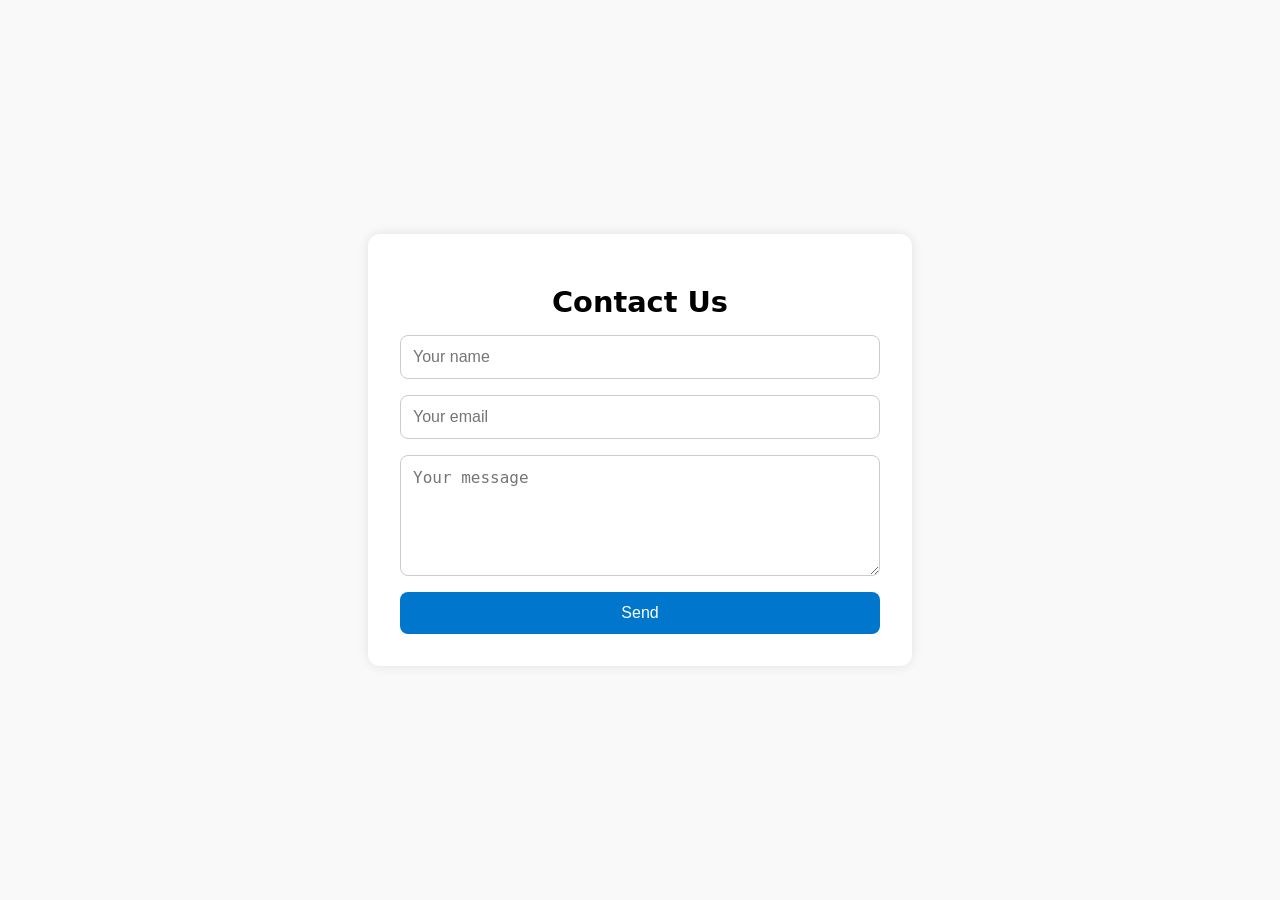
==== contact.html @ 07feff7d "Deploy complete for higher-drones with contact form" ====
<!DOCTYPE html>
<html lang="en">
<head>
  <meta charset="UTF-8" />
  <meta name="viewport" content="width=device-width, initial-scale=1.0"/>
  <title>Contact Us</title>
  <style>
    body { font-family: system-ui, sans-serif; display: flex; align-items: center; justify-content: center; min-height: 100vh; background: #f9f9f9; margin: 0; }
    .container { background: white; padding: 2rem; border-radius: 12px; max-width: 480px; width: 100%; box-shadow: 0 0 12px rgba(0,0,0,0.1); }
    h1 { font-size: 1.8rem; margin-bottom: 1rem; text-align: center; }
    form { display: flex; flex-direction: column; gap: 1rem; }
    input, textarea { padding: 0.75rem; font-size: 1rem; border: 1px solid #ccc; border-radius: 8px; outline: none; }
    input:focus, textarea:focus { border-color: #0077cc; }
    button { padding: 0.75rem; background-color: #0077cc; color: white; font-size: 1rem; border: none; border-radius: 8px; cursor: pointer; }
    button:hover { background-color: #005fa3; }
  </style>
</head>
<body>
  <div class="container">
    <h1>Contact Us</h1>
    <form action="https://formsubmit.co/colin@higher-drones.com" method="POST">
      <input type="text" name="name" placeholder="Your name" required />
      <input type="email" name="email" placeholder="Your email" required />
      <textarea name="message" placeholder="Your message" rows="5" required></textarea>
      <input type="hidden" name="_next" value="https://higherdrones.io/thank-you.html">
      <button type="submit">Send</button>
    </form>
  </div>
</body>
</html>
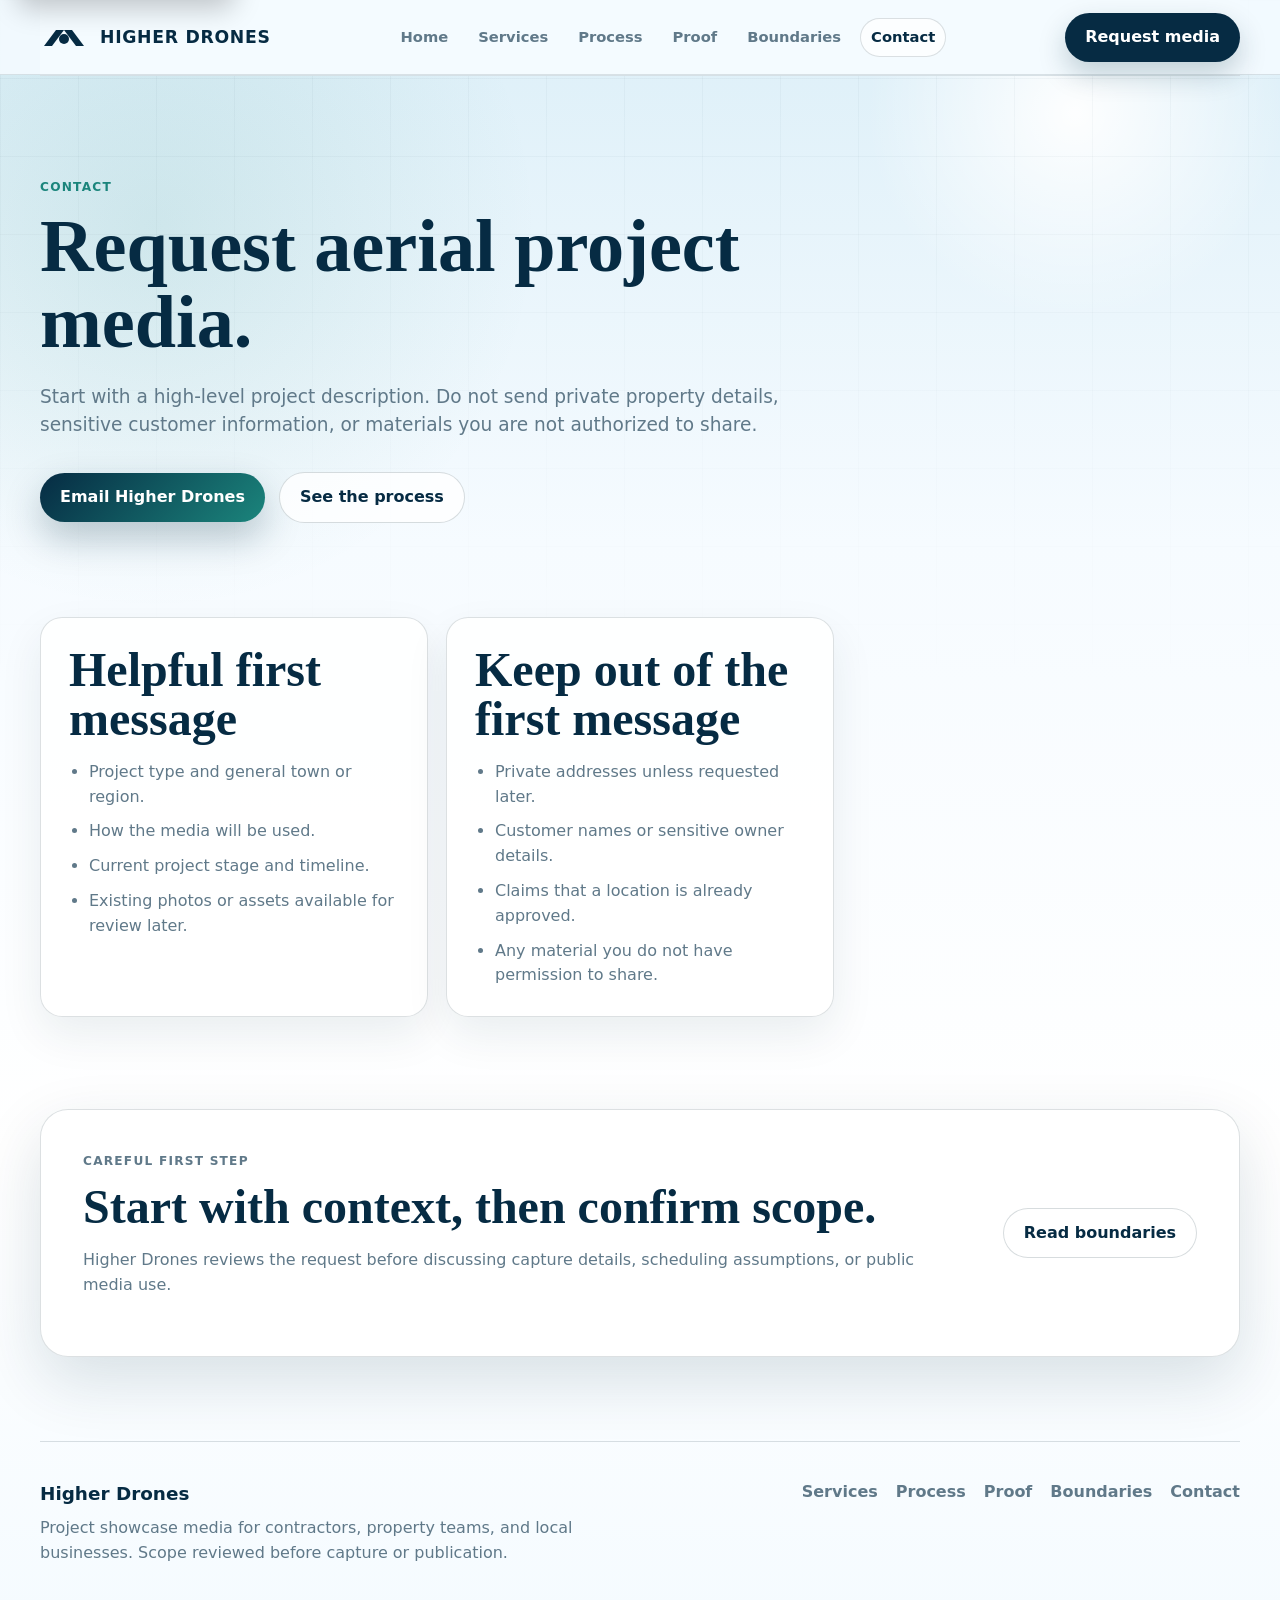
==== commit 40a2c5d9: "feat(site): refine Higher Drones showcase website" ====
--- a/contact.html
+++ b/contact.html
@@ -1,30 +1,36 @@
-<!DOCTYPE html>
+<!doctype html>
 <html lang="en">
 <head>
-  <meta charset="UTF-8" />
-  <meta name="viewport" content="width=device-width, initial-scale=1.0"/>
-  <title>Contact Us</title>
-  <style>
-    body { font-family: system-ui, sans-serif; display: flex; align-items: center; justify-content: center; min-height: 100vh; background: #f9f9f9; margin: 0; }
-    .container { background: white; padding: 2rem; border-radius: 12px; max-width: 480px; width: 100%; box-shadow: 0 0 12px rgba(0,0,0,0.1); }
-    h1 { font-size: 1.8rem; margin-bottom: 1rem; text-align: center; }
-    form { display: flex; flex-direction: column; gap: 1rem; }
-    input, textarea { padding: 0.75rem; font-size: 1rem; border: 1px solid #ccc; border-radius: 8px; outline: none; }
-    input:focus, textarea:focus { border-color: #0077cc; }
-    button { padding: 0.75rem; background-color: #0077cc; color: white; font-size: 1rem; border: none; border-radius: 8px; cursor: pointer; }
-    button:hover { background-color: #005fa3; }
-  </style>
+  <meta charset="utf-8">
+  <meta name="viewport" content="width=device-width, initial-scale=1">
+  <title>Contact | Higher Drones</title>
+  <meta name="description" content="Contact Higher Drones about project showcase media for a contractor, property, or local business project.">
+  <meta name="theme-color" content="#062b43">
+  <link rel="stylesheet" href="style.css">
 </head>
 <body>
-  <div class="container">
-    <h1>Contact Us</h1>
-    <form action="https://formsubmit.co/colin@higher-drones.com" method="POST">
-      <input type="text" name="name" placeholder="Your name" required />
-      <input type="email" name="email" placeholder="Your email" required />
-      <textarea name="message" placeholder="Your message" rows="5" required></textarea>
-      <input type="hidden" name="_next" value="https://higherdrones.io/thank-you.html">
-      <button type="submit">Send</button>
-    </form>
-  </div>
+  <a class="skip-link" href="#main">Skip to main content</a>
+  <header class="site-header" aria-label="Site header">
+    <a class="brand" href="index.html" aria-label="Higher Drones home"><span class="brand-mark" aria-hidden="true"><svg viewBox="0 0 48 24" focusable="false"><path d="M24 4 12 20H4l12-16h8Zm0 0 12 16h8L32 4h-8Z"/><circle cx="24" cy="13" r="5"/></svg></span><span>Higher Drones</span></a>
+    <nav class="site-nav" aria-label="Primary navigation"><a href="index.html">Home</a><a href="services.html">Services</a><a href="process.html">Process</a><a href="proof.html">Proof</a><a href="boundaries.html">Boundaries</a><a href="contact.html" aria-current="page">Contact</a></nav>
+    <a class="nav-cta" href="contact.html">Request media</a>
+  </header>
+  <main id="main">
+    <section class="page-hero">
+      <p class="eyebrow">Contact</p>
+      <h1>Request aerial project media.</h1>
+      <p>Start with a high-level project description. Do not send private property details, sensitive customer information, or materials you are not authorized to share.</p>
+      <div class="hero-actions"><a class="button primary" href="mailto:hello@higherdrones.io?subject=Request%20aerial%20project%20media">Email Higher Drones</a><a class="button secondary" href="process.html">See the process</a></div>
+    </section>
+    <section class="resource-section resource-section-wide">
+      <article class="resource-card"><h2>Helpful first message</h2><ul><li>Project type and general town or region.</li><li>How the media will be used.</li><li>Current project stage and timeline.</li><li>Existing photos or assets available for review later.</li></ul></article>
+      <article class="resource-card"><h2>Keep out of the first message</h2><ul><li>Private addresses unless requested later.</li><li>Customer names or sensitive owner details.</li><li>Claims that a location is already approved.</li><li>Any material you do not have permission to share.</li></ul></article>
+    </section>
+    <section class="resource-band">
+      <div><p class="eyebrow">Careful first step</p><h2>Start with context, then confirm scope.</h2><p>Higher Drones reviews the request before discussing capture details, scheduling assumptions, or public media use.</p></div>
+      <a class="button secondary" href="boundaries.html">Read boundaries</a>
+    </section>
+  </main>
+  <footer class="site-footer"><div><a class="footer-brand" href="index.html">Higher Drones</a><p>Project showcase media for contractors, property teams, and local businesses. Scope reviewed before capture or publication.</p></div><nav class="footer-links" aria-label="Footer navigation"><a href="services.html">Services</a><a href="process.html">Process</a><a href="proof.html">Proof</a><a href="boundaries.html">Boundaries</a><a href="contact.html">Contact</a></nav></footer>
 </body>
 </html>
--- a/style.css
+++ b/style.css
@@ -0,0 +1,776 @@
+:root {
+  color-scheme: light;
+  --ink: #082735;
+  --muted: #607989;
+  --sky: #dff1f8;
+  --ice: #f4fbff;
+  --panel: #ffffff;
+  --line: rgba(8, 39, 53, 0.14);
+  --deep: #062b43;
+  --teal: #1b857c;
+  --green: #6c9d45;
+  --orange: #e77f42;
+  --violet: #5d5aa8;
+  --shadow: 0 24px 70px rgba(6, 48, 68, 0.16);
+}
+
+* {
+  box-sizing: border-box;
+}
+
+html {
+  scroll-behavior: smooth;
+  overflow-x: hidden;
+}
+
+body {
+  margin: 0;
+  color: var(--ink);
+  background:
+    radial-gradient(circle at 84% 7%, rgba(255, 255, 255, 0.95), transparent 13rem),
+    radial-gradient(circle at 12% 14%, rgba(27, 133, 124, 0.12), transparent 24rem),
+    linear-gradient(180deg, #dceff8 0, #f6fbff 34rem, #ffffff 72rem, #f5fbff 100%);
+  font-family: Inter, ui-sans-serif, system-ui, -apple-system, BlinkMacSystemFont, "Segoe UI", Arial, sans-serif;
+  line-height: 1.55;
+  overflow-x: hidden;
+}
+
+body::before {
+  position: fixed;
+  inset: 0;
+  z-index: -1;
+  background-image:
+    linear-gradient(rgba(8, 39, 53, 0.04) 1px, transparent 1px),
+    linear-gradient(90deg, rgba(8, 39, 53, 0.035) 1px, transparent 1px);
+  background-size: 78px 78px;
+  content: "";
+  pointer-events: none;
+  mask-image: linear-gradient(180deg, #000 0, transparent 44rem);
+}
+
+a {
+  color: inherit;
+}
+
+img,
+svg {
+  display: block;
+  max-width: 100%;
+}
+
+h1,
+h2,
+h3,
+p {
+  margin-top: 0;
+}
+
+h1,
+h2,
+h3 {
+  color: var(--deep);
+  line-height: 1.02;
+  letter-spacing: 0;
+}
+
+h1,
+h2 {
+  font-family: Georgia, "Times New Roman", serif;
+}
+
+h1 {
+  max-width: 820px;
+  margin-bottom: 22px;
+  font-size: clamp(3.2rem, 5.8vw, 6.2rem);
+}
+
+h2 {
+  margin-bottom: 16px;
+  font-size: clamp(2.1rem, 3.75vw, 4rem);
+}
+
+h3 {
+  margin-bottom: 10px;
+  font-size: 1.08rem;
+}
+
+.skip-link {
+  position: fixed;
+  left: 18px;
+  top: 14px;
+  z-index: 1000;
+  transform: translateY(-140%);
+  padding: 10px 14px;
+  color: #ffffff;
+  background: #111827;
+  border-radius: 10px;
+  font-weight: 850;
+  text-decoration: none;
+  box-shadow: 0 12px 28px rgba(0, 0, 0, 0.22);
+}
+
+.skip-link:focus {
+  transform: translateY(0);
+}
+
+:focus-visible {
+  outline: 3px solid var(--deep);
+  outline-offset: 4px;
+}
+
+.site-header,
+main,
+.site-footer {
+  width: min(1200px, calc(100% - 36px));
+  margin: 0 auto;
+}
+
+.site-header {
+  position: sticky;
+  top: 0;
+  z-index: 20;
+  display: grid;
+  grid-template-columns: auto minmax(0, 1fr) auto;
+  gap: 22px;
+  align-items: center;
+  min-height: 76px;
+  padding: 12px 0;
+  background: rgba(244, 251, 255, 0.9);
+  border-bottom: 1px solid rgba(8, 39, 53, 0.12);
+  backdrop-filter: blur(18px);
+  isolation: isolate;
+}
+
+.site-header::before {
+  position: absolute;
+  inset: 0 calc(50% - 50vw);
+  z-index: -1;
+  background: inherit;
+  border-bottom: 1px solid rgba(8, 39, 53, 0.12);
+  content: "";
+  pointer-events: none;
+}
+
+.brand,
+.site-nav,
+.hero-actions,
+.footer-links {
+  display: flex;
+  align-items: center;
+}
+
+.brand {
+  gap: 12px;
+  color: var(--deep);
+  font-size: 1.08rem;
+  font-weight: 900;
+  letter-spacing: 0.04em;
+  text-decoration: none;
+  text-transform: uppercase;
+  white-space: nowrap;
+}
+
+.brand-mark {
+  display: grid;
+  place-items: center;
+  width: 48px;
+  height: 34px;
+  color: var(--deep);
+}
+
+.brand-mark svg {
+  width: 48px;
+  height: 24px;
+  fill: currentColor;
+}
+
+.site-nav {
+  flex-wrap: wrap;
+  justify-content: center;
+  gap: 8px;
+  color: var(--muted);
+  font-size: 0.92rem;
+  font-weight: 800;
+}
+
+.site-nav a,
+.footer-links a,
+.footer-brand,
+.text-link {
+  text-decoration: none;
+}
+
+.site-nav a {
+  display: inline-flex;
+  align-items: center;
+  min-height: 38px;
+  padding: 7px 10px;
+  border: 1px solid transparent;
+  border-radius: 999px;
+  white-space: nowrap;
+}
+
+.site-nav a:hover,
+.site-nav a[aria-current="page"] {
+  color: var(--deep);
+  background: rgba(255, 255, 255, 0.7);
+  border-color: var(--line);
+}
+
+.nav-cta,
+.button {
+  display: inline-flex;
+  align-items: center;
+  justify-content: center;
+  min-height: 46px;
+  padding: 12px 20px;
+  border-radius: 999px;
+  font-weight: 850;
+  text-decoration: none;
+  white-space: nowrap;
+}
+
+.nav-cta {
+  color: #ffffff;
+  background: var(--deep);
+  box-shadow: 0 12px 28px rgba(6, 48, 68, 0.22);
+}
+
+.button.primary {
+  color: #ffffff;
+  background: linear-gradient(135deg, var(--deep), var(--teal));
+  box-shadow: 0 16px 36px rgba(6, 48, 68, 0.25);
+}
+
+.button.secondary {
+  color: var(--deep);
+  background: rgba(255, 255, 255, 0.78);
+  border: 1px solid rgba(8, 39, 53, 0.16);
+}
+
+.text-link {
+  display: inline-flex;
+  margin-top: 12px;
+  color: var(--deep);
+  font-weight: 900;
+}
+
+.text-link::after {
+  margin-left: 8px;
+  content: "->";
+}
+
+.eyebrow {
+  margin: 0 0 12px;
+  color: var(--teal);
+  font-size: 0.76rem;
+  font-weight: 900;
+  letter-spacing: 0.1em;
+  text-transform: uppercase;
+}
+
+.hero {
+  display: grid;
+  grid-template-columns: minmax(0, 0.92fr) minmax(380px, 1fr);
+  gap: clamp(34px, 4.5vw, 60px);
+  align-items: center;
+  min-height: clamp(600px, calc(100vh - 76px), 720px);
+  padding: clamp(52px, 6vw, 78px) 0 clamp(52px, 6vw, 70px);
+}
+
+.hero-copy {
+  max-width: 760px;
+}
+
+.hero h1 {
+  font-size: clamp(3rem, 5vw, 5.4rem);
+}
+
+.hero-text {
+  max-width: 690px;
+  color: var(--muted);
+  font-size: clamp(1.08rem, 1.5vw, 1.24rem);
+}
+
+.hero-actions {
+  flex-wrap: wrap;
+  gap: 14px;
+  margin: 32px 0 28px;
+}
+
+.service-summary {
+  display: grid;
+  grid-template-columns: repeat(3, minmax(0, 1fr));
+  gap: 12px;
+  max-width: 680px;
+  margin: 0;
+}
+
+.service-summary div {
+  padding: 15px 16px;
+  color: var(--deep);
+  background: rgba(255, 255, 255, 0.8);
+  border: 1px solid var(--line);
+  border-radius: 16px;
+  box-shadow: 0 12px 28px rgba(6, 48, 68, 0.08);
+}
+
+.service-summary dt {
+  margin-bottom: 4px;
+  color: var(--muted);
+  font-size: 0.74rem;
+  font-weight: 850;
+  text-transform: uppercase;
+}
+
+.service-summary dd {
+  margin: 0;
+  font-weight: 850;
+}
+
+.hero-visual {
+  min-width: 0;
+  overflow: hidden;
+  background: #ffffff;
+  border: 1px solid rgba(8, 39, 53, 0.14);
+  border-radius: 34px;
+  box-shadow: var(--shadow);
+}
+
+.hero-visual img {
+  width: 100%;
+  height: auto;
+  max-height: min(56vh, 520px);
+  object-fit: contain;
+}
+
+.offer-band,
+.proof-section,
+.boundaries-band,
+.final-cta,
+.resource-band {
+  border-radius: 28px;
+  box-shadow: 0 24px 64px rgba(6, 48, 68, 0.14);
+}
+
+.offer-band {
+  display: grid;
+  grid-template-columns: minmax(280px, 0.48fr) minmax(0, 1fr);
+  gap: 34px;
+  align-items: center;
+  margin-bottom: 20px;
+  padding: clamp(28px, 4vw, 44px);
+  color: #ffffff;
+  background:
+    radial-gradient(circle at 84% 22%, rgba(231, 127, 66, 0.28), transparent 260px),
+    linear-gradient(135deg, #062b43, #0d5c75);
+}
+
+.offer-band .eyebrow,
+.offer-band h2,
+.offer-band p {
+  color: #ffffff;
+}
+
+.offer-band p {
+  margin-bottom: 0;
+  color: rgba(255, 255, 255, 0.84);
+  font-size: 1.05rem;
+}
+
+.section {
+  padding: clamp(60px, 8vw, 96px) 0;
+}
+
+.section-heading {
+  max-width: 860px;
+  margin-bottom: 30px;
+}
+
+.section-heading p,
+.card-grid p,
+.sticky-copy p,
+.stacked-cards p,
+.process-grid p,
+.proof-section p,
+.proof-card li,
+.boundaries-band p,
+.final-cta p,
+.resource-card p,
+.resource-card li,
+.resource-band p,
+.site-footer p {
+  color: var(--muted);
+}
+
+.card-grid,
+.process-grid,
+.resource-section {
+  display: grid;
+  gap: 18px;
+}
+
+.card-grid.four,
+.process-grid {
+  grid-template-columns: repeat(4, minmax(0, 1fr));
+}
+
+.resource-section {
+  grid-template-columns: repeat(3, minmax(0, 1fr));
+  padding: 0 0 clamp(64px, 8vw, 92px);
+}
+
+.card-grid article,
+.stacked-cards article,
+.process-grid article,
+.proof-card,
+.resource-card {
+  background: rgba(255, 255, 255, 0.86);
+  border: 1px solid var(--line);
+  border-radius: 22px;
+  box-shadow: 0 18px 44px rgba(6, 48, 68, 0.08);
+}
+
+.card-grid article {
+  min-height: 240px;
+  padding: 24px;
+}
+
+.card-grid span {
+  display: inline-flex;
+  margin-bottom: 28px;
+  padding: 8px 12px;
+  color: var(--deep);
+  background: #e8f4f8;
+  border-radius: 999px;
+  font-size: 0.78rem;
+  font-weight: 900;
+}
+
+.split-section {
+  display: grid;
+  grid-template-columns: minmax(0, 0.62fr) minmax(380px, 1fr);
+  gap: 36px;
+  align-items: start;
+}
+
+.sticky-copy {
+  position: sticky;
+  top: 112px;
+}
+
+.stacked-cards {
+  display: grid;
+  gap: 18px;
+}
+
+.stacked-cards article,
+.resource-card {
+  padding: 28px;
+}
+
+.process-strip {
+  padding-top: 48px;
+}
+
+.process-grid article {
+  min-height: 260px;
+  padding: 24px;
+}
+
+.process-grid span {
+  display: grid;
+  place-items: center;
+  width: 42px;
+  height: 42px;
+  margin-bottom: 26px;
+  color: #ffffff;
+  background: var(--deep);
+  border-radius: 50%;
+  font-weight: 900;
+}
+
+.proof-section {
+  display: grid;
+  grid-template-columns: 1fr minmax(300px, 0.46fr);
+  gap: 26px;
+  align-items: stretch;
+  padding: clamp(28px, 4vw, 44px);
+  background:
+    radial-gradient(circle at 92% 12%, rgba(231, 127, 66, 0.18), transparent 240px),
+    #eaf5f8;
+  border: 1px solid rgba(8, 39, 53, 0.12);
+}
+
+.proof-section > div {
+  max-width: 780px;
+}
+
+.proof-card {
+  padding: 24px;
+}
+
+.proof-card ul,
+.resource-card ul {
+  display: grid;
+  gap: 10px;
+  margin: 0;
+  padding-left: 20px;
+}
+
+.boundaries-band,
+.resource-band {
+  display: grid;
+  grid-template-columns: minmax(0, 1fr) auto;
+  gap: 28px;
+  align-items: center;
+  padding: clamp(28px, 4vw, 42px);
+  background: #ffffff;
+  border: 1px solid var(--line);
+}
+
+.boundaries-band > div,
+.resource-band > div {
+  max-width: 840px;
+}
+
+.final-cta {
+  margin: 24px 0 84px;
+  padding: clamp(38px, 7vw, 74px) clamp(22px, 5vw, 54px);
+  color: #ffffff;
+  text-align: center;
+  background:
+    radial-gradient(circle at 78% 18%, rgba(231, 127, 66, 0.25), transparent 18rem),
+    linear-gradient(135deg, #062b43, #0d5c75);
+}
+
+.final-cta .eyebrow,
+.final-cta h2,
+.final-cta p {
+  color: #ffffff;
+}
+
+.final-cta h2,
+.final-cta p {
+  max-width: 820px;
+  margin-right: auto;
+  margin-left: auto;
+}
+
+.center-actions {
+  justify-content: center;
+}
+
+.page-hero {
+  max-width: 980px;
+  padding: clamp(66px, 8vw, 104px) 0 clamp(42px, 6vw, 66px);
+}
+
+.page-hero > p:not(.eyebrow) {
+  max-width: 780px;
+  color: var(--muted);
+  font-size: 1.16rem;
+}
+
+.resource-band {
+  margin: 0 0 84px;
+}
+
+.site-footer {
+  display: flex;
+  align-items: flex-start;
+  justify-content: space-between;
+  gap: 30px;
+  padding: 38px 0 48px;
+  color: var(--muted);
+  border-top: 1px solid var(--line);
+}
+
+.footer-brand {
+  display: inline-flex;
+  margin-bottom: 8px;
+  color: var(--deep);
+  font-size: 1.15rem;
+  font-weight: 900;
+}
+
+.site-footer p {
+  max-width: 560px;
+  margin-bottom: 0;
+}
+
+.footer-links {
+  flex-wrap: wrap;
+  justify-content: flex-end;
+  gap: 14px 18px;
+  color: var(--muted);
+  font-weight: 780;
+  text-align: right;
+}
+
+.footer-links a:hover,
+.footer-brand:hover,
+.text-link:hover {
+  color: var(--deep);
+}
+
+@media (max-width: 1080px) {
+  .site-header {
+    grid-template-columns: auto auto;
+  }
+
+  .site-nav {
+    grid-column: 1 / -1;
+    grid-row: 2;
+    justify-content: flex-start;
+    overflow-x: auto;
+    padding-bottom: 4px;
+  }
+
+  .nav-cta {
+    justify-self: end;
+  }
+
+  .hero,
+  .offer-band,
+  .split-section,
+  .proof-section,
+  .boundaries-band,
+  .resource-band {
+    grid-template-columns: 1fr;
+  }
+
+  .hero {
+    min-height: auto;
+  }
+
+  .sticky-copy {
+    position: static;
+  }
+
+  .card-grid.four,
+  .process-grid,
+  .resource-section {
+    grid-template-columns: repeat(2, minmax(0, 1fr));
+  }
+}
+
+@media (max-width: 720px) {
+  .site-header,
+  main,
+  .site-footer {
+    width: min(100% - 24px, 1200px);
+  }
+
+  .brand {
+    font-size: 1rem;
+  }
+
+  .nav-cta,
+  .button,
+  .boundaries-band .button,
+  .resource-band .button {
+    width: 100%;
+  }
+
+  .hero {
+    padding: 42px 0 44px;
+  }
+
+  h1 {
+    font-size: clamp(2.45rem, 11.5vw, 3.55rem);
+  }
+
+  h2 {
+    font-size: clamp(2rem, 10vw, 2.8rem);
+  }
+
+  .service-summary,
+  .card-grid.four,
+  .process-grid,
+  .resource-section {
+    grid-template-columns: 1fr;
+  }
+
+  .hero-visual img {
+    max-height: 360px;
+  }
+
+  .offer-band,
+  .proof-section,
+  .boundaries-band,
+  .final-cta,
+  .resource-band,
+  .stacked-cards article,
+  .resource-card {
+    padding: 24px;
+    border-radius: 18px;
+  }
+
+  .section {
+    padding: 58px 0;
+  }
+
+  .site-footer {
+    flex-direction: column;
+  }
+
+  .footer-links {
+    justify-content: flex-start;
+    text-align: left;
+  }
+}
+
+@media (max-width: 520px) {
+  .site-header,
+  main,
+  .site-footer {
+    width: calc(100vw - 24px);
+    max-width: 366px;
+    margin-right: 0;
+    margin-left: 12px;
+  }
+
+  .site-header {
+    grid-template-columns: 1fr;
+    gap: 12px;
+  }
+
+  .site-header::before {
+    inset: 0;
+  }
+
+  .site-nav {
+    width: 100%;
+    max-width: 100%;
+    gap: 8px;
+    overflow-x: visible;
+    white-space: normal;
+  }
+
+  .site-nav a {
+    min-height: 36px;
+    padding: 6px 9px;
+  }
+
+  h1 {
+    font-size: clamp(2.15rem, 9vw, 2.85rem);
+    line-height: 1.06;
+  }
+
+  .hero-text,
+  .page-hero > p:not(.eyebrow) {
+    font-size: 1rem;
+  }
+}
+
+@media (prefers-reduced-motion: reduce) {
+  *,
+  *::before,
+  *::after {
+    scroll-behavior: auto !important;
+    transition-duration: 0.01ms !important;
+    animation-duration: 0.01ms !important;
+    animation-iteration-count: 1 !important;
+  }
+}
